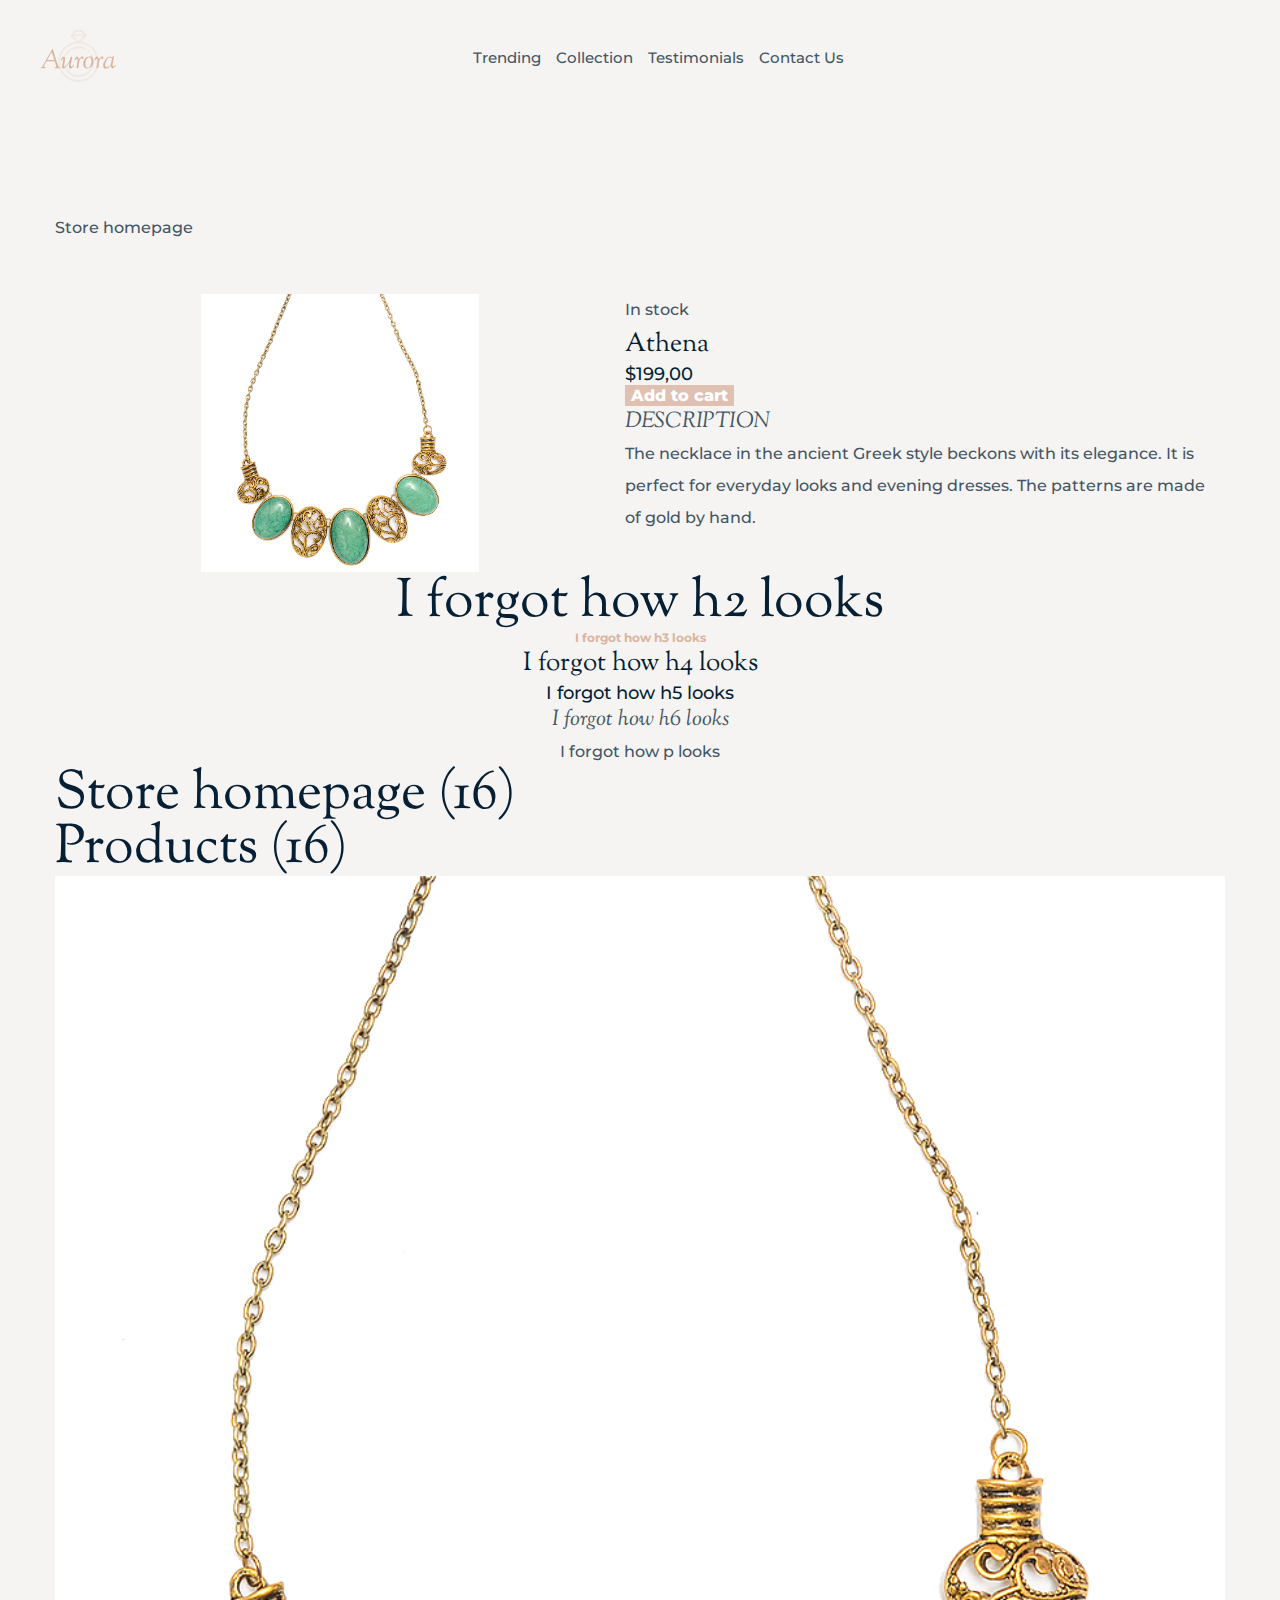
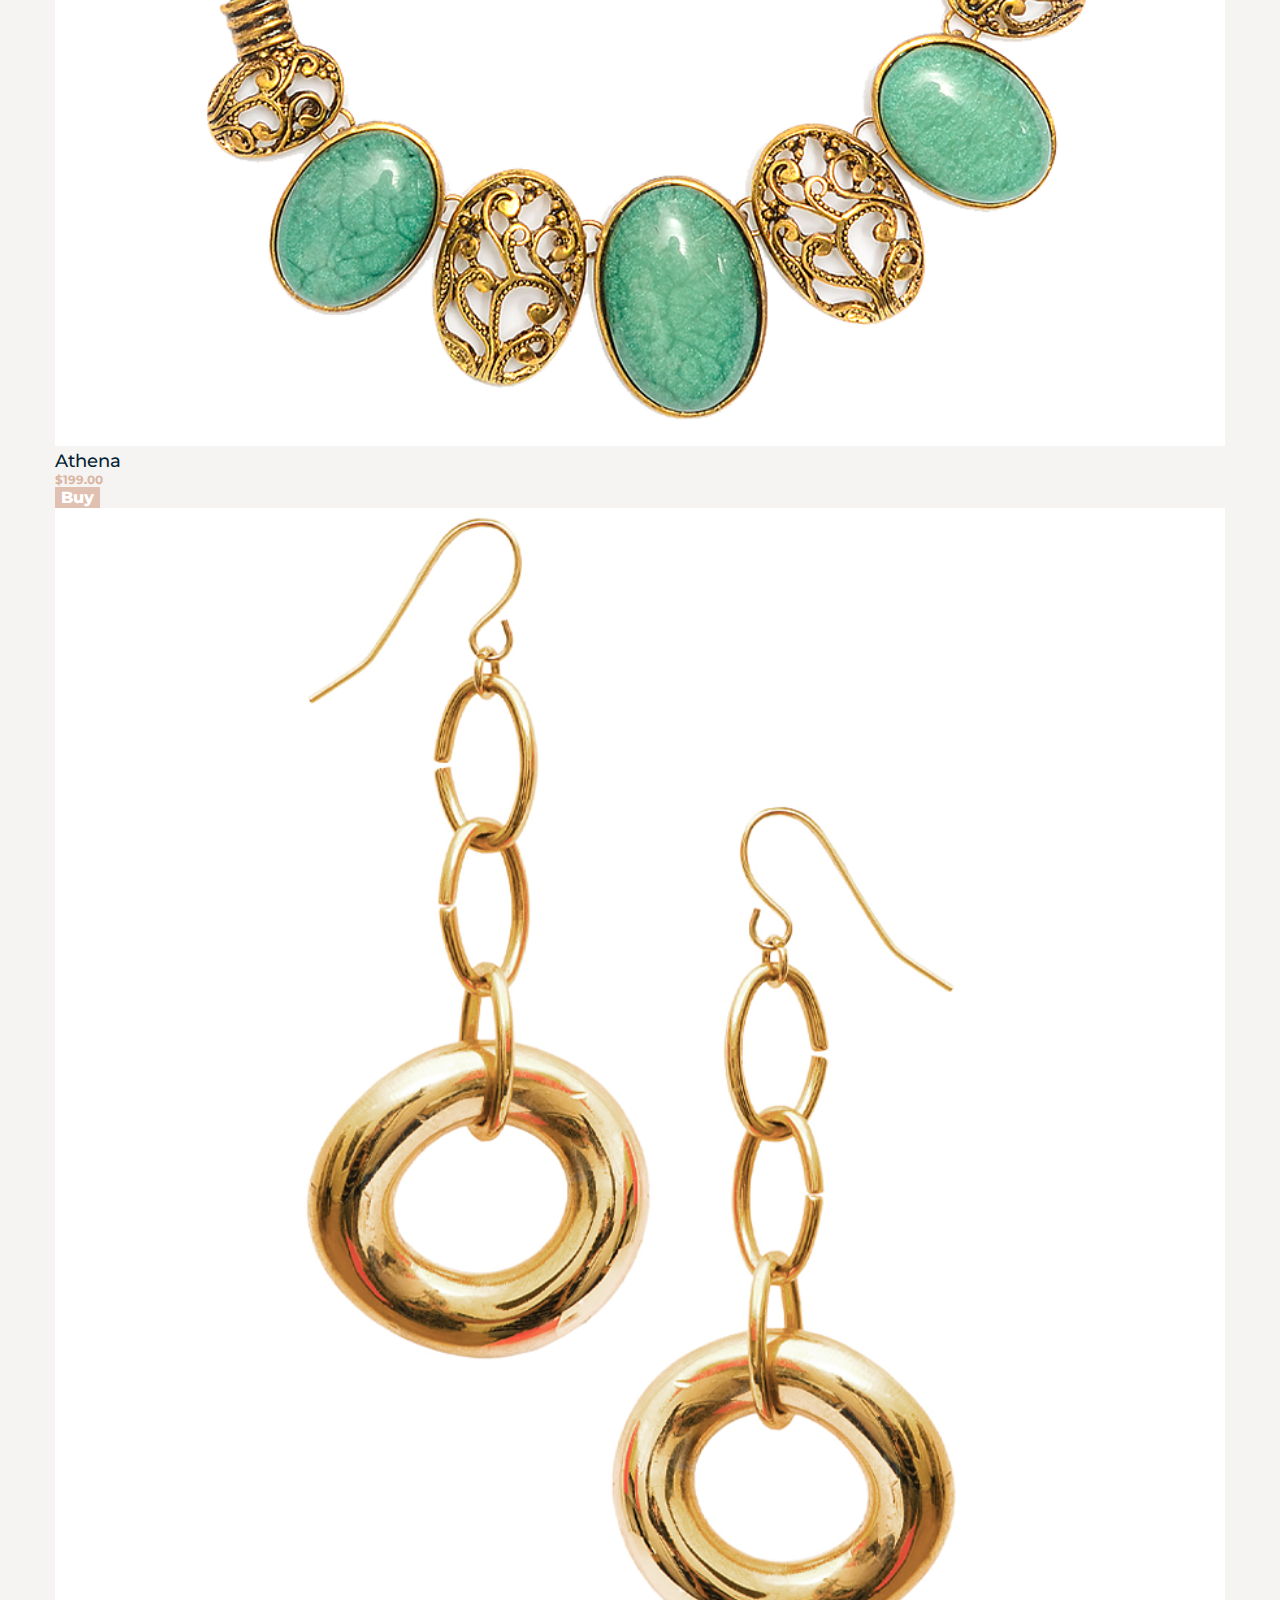
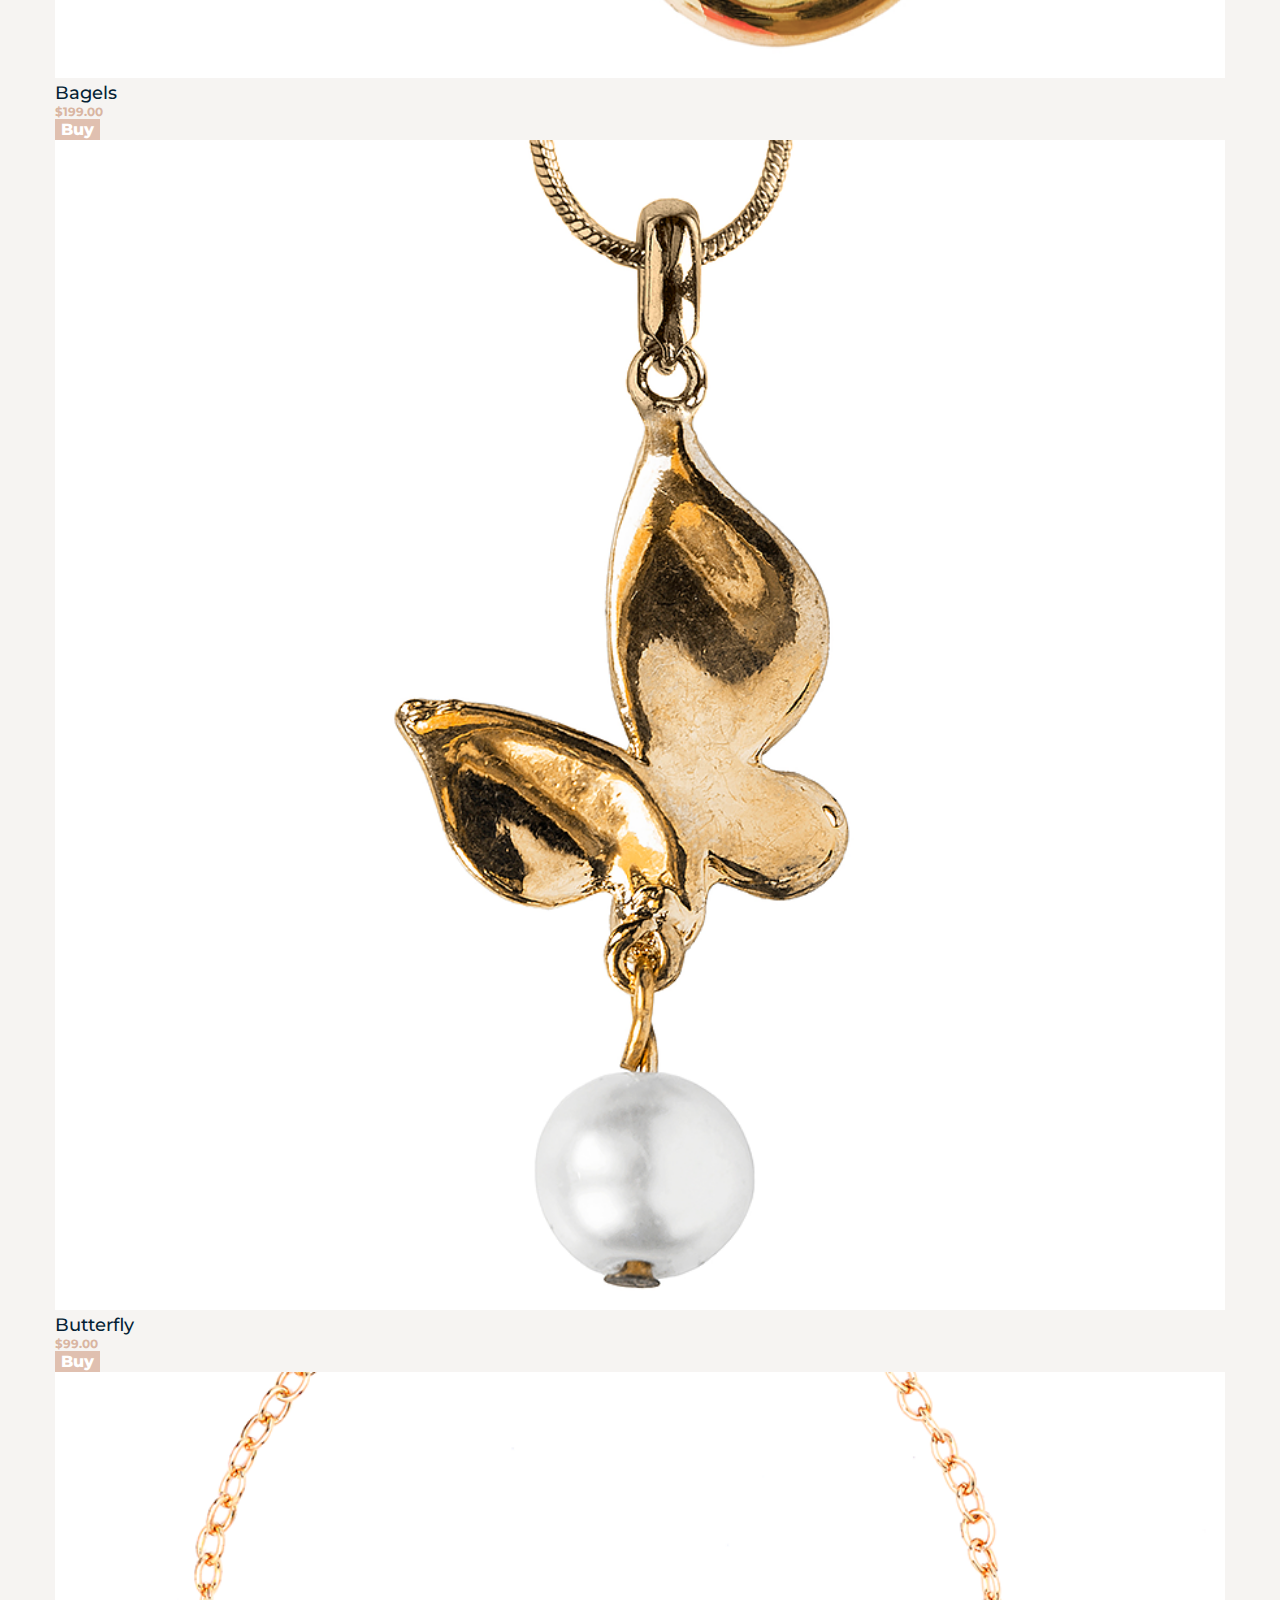
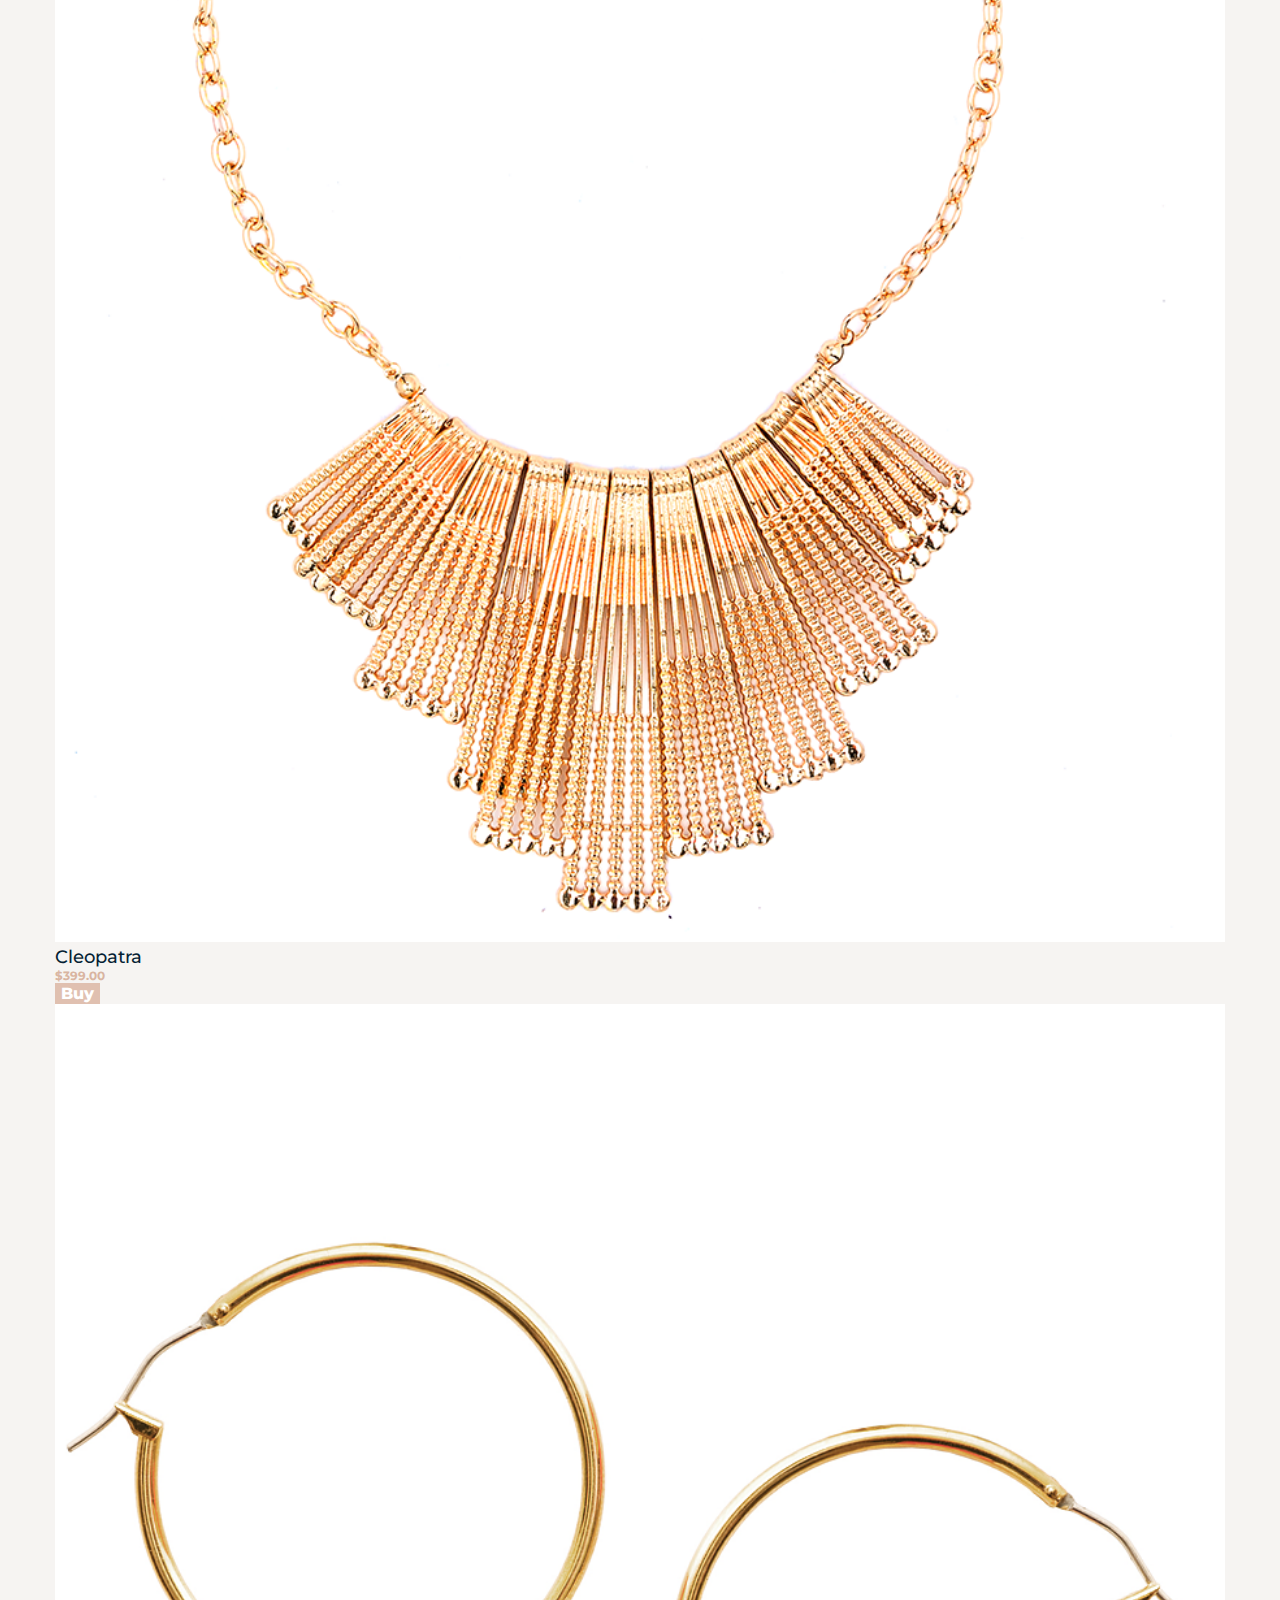
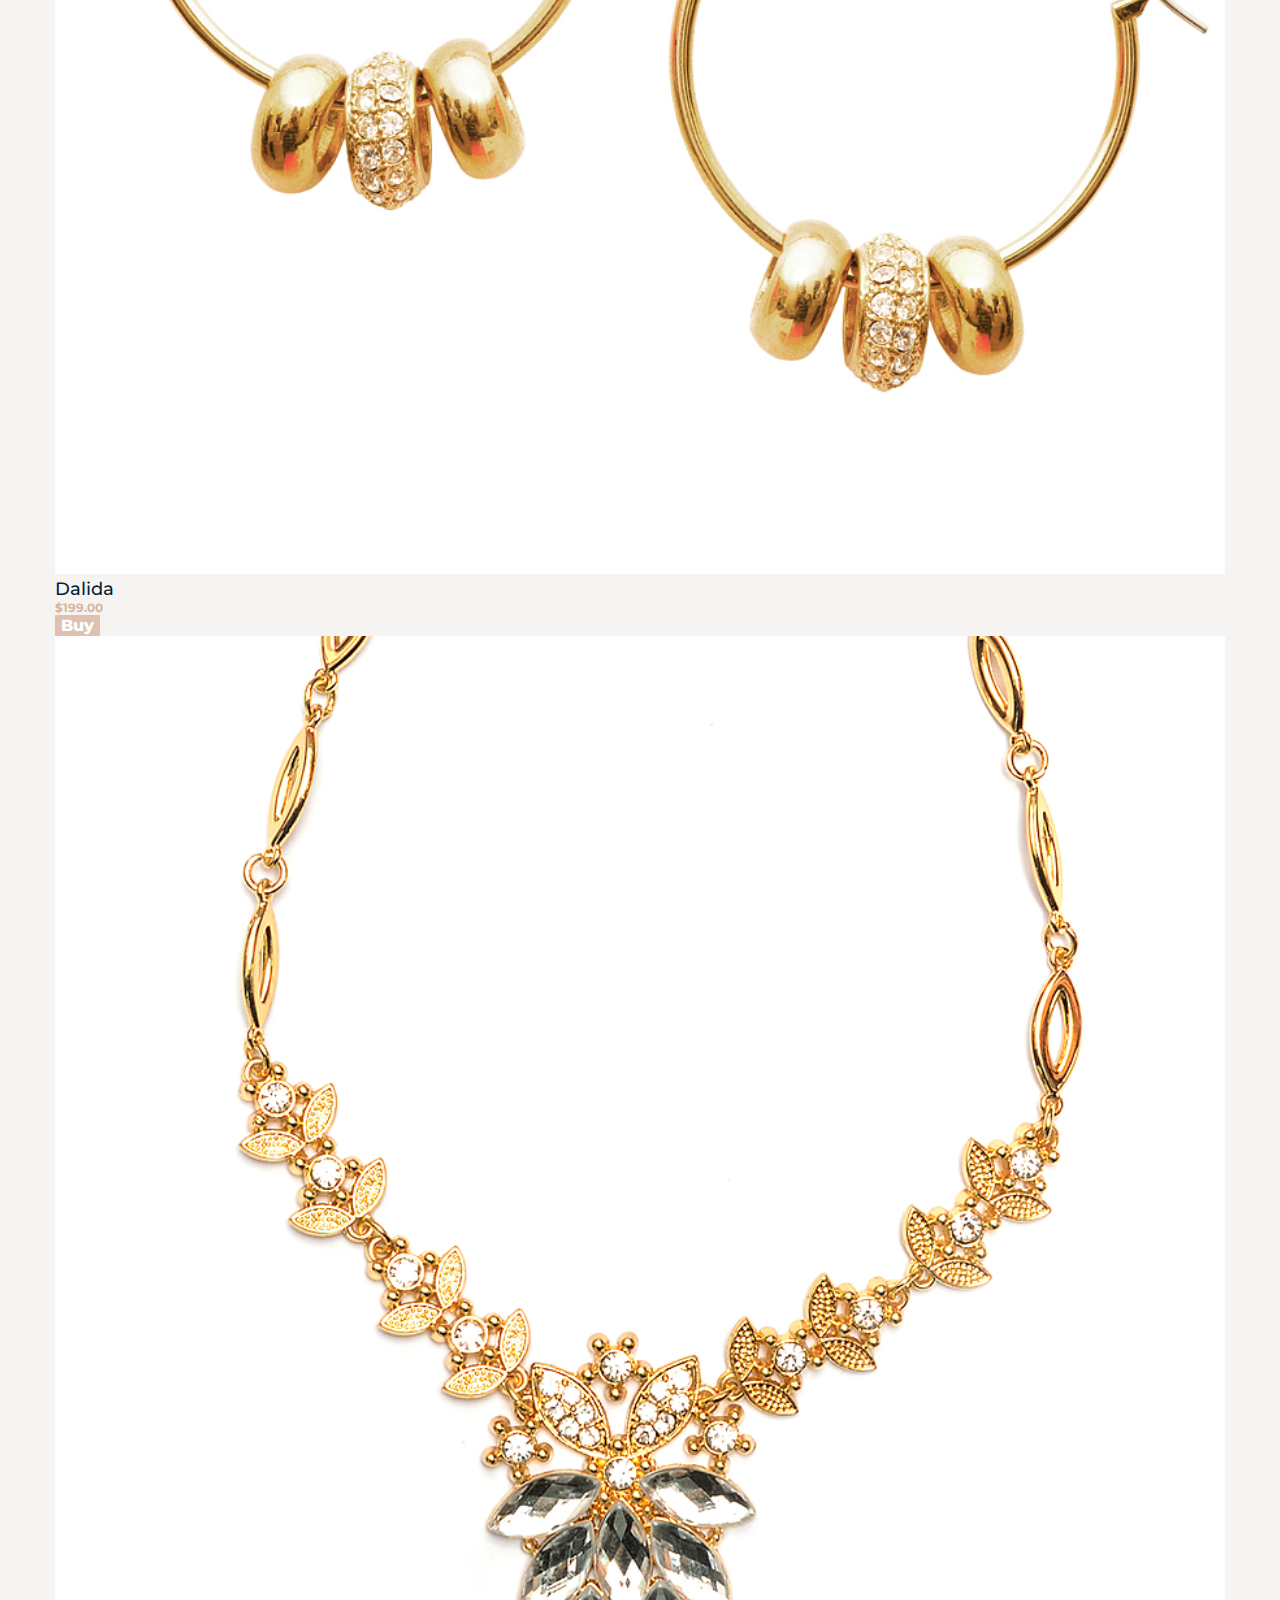
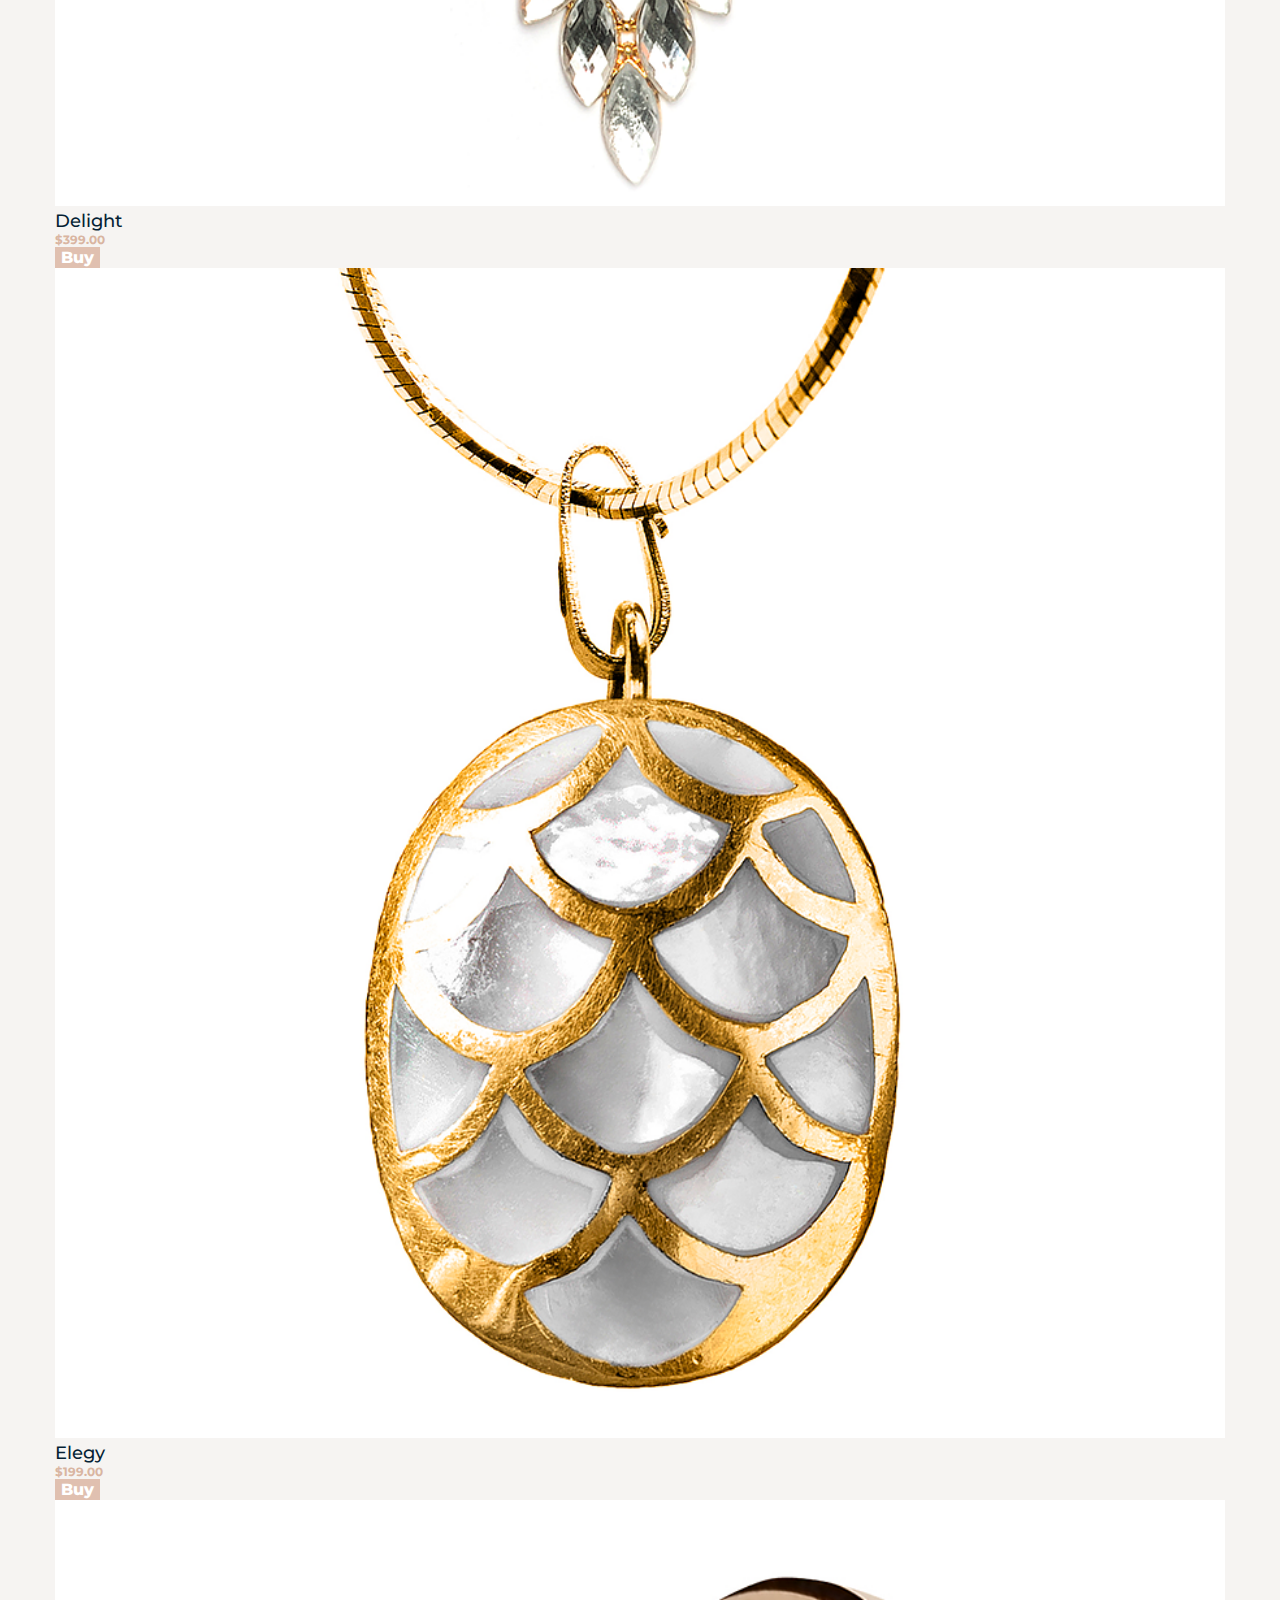
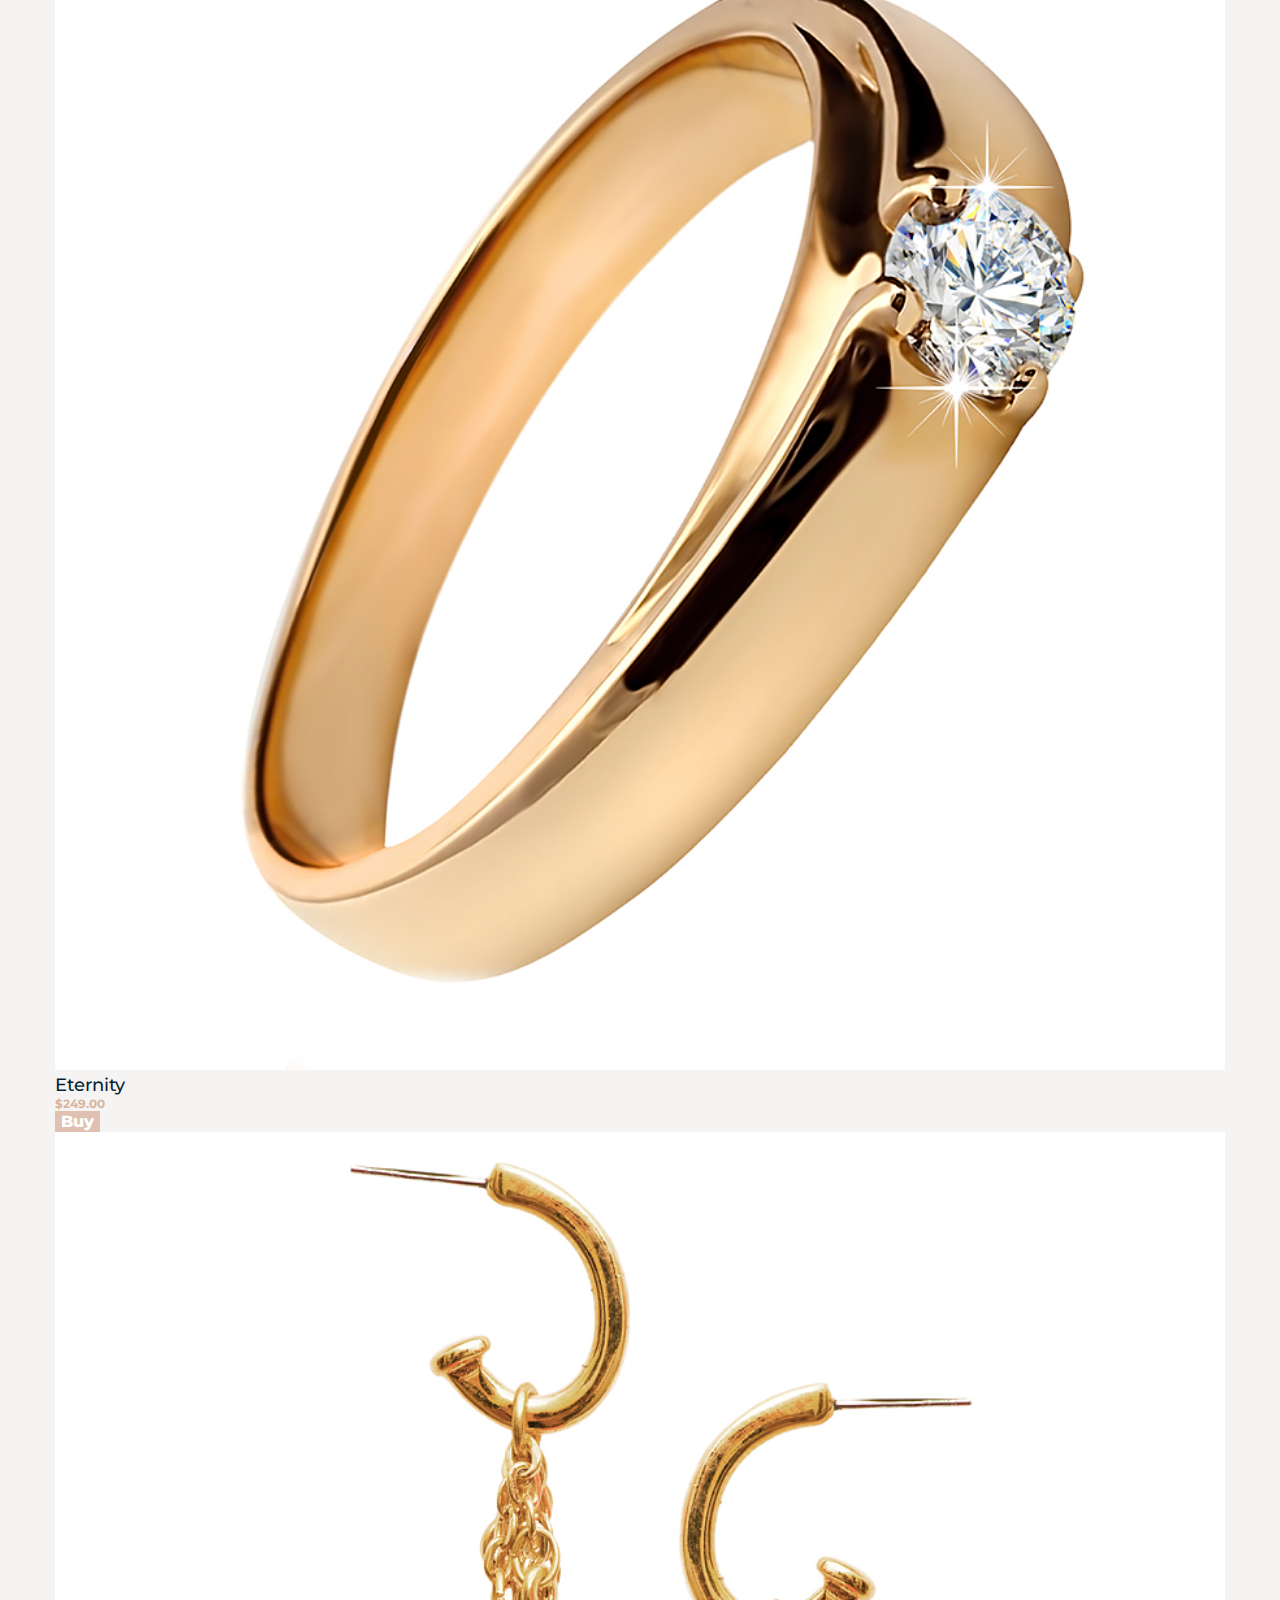
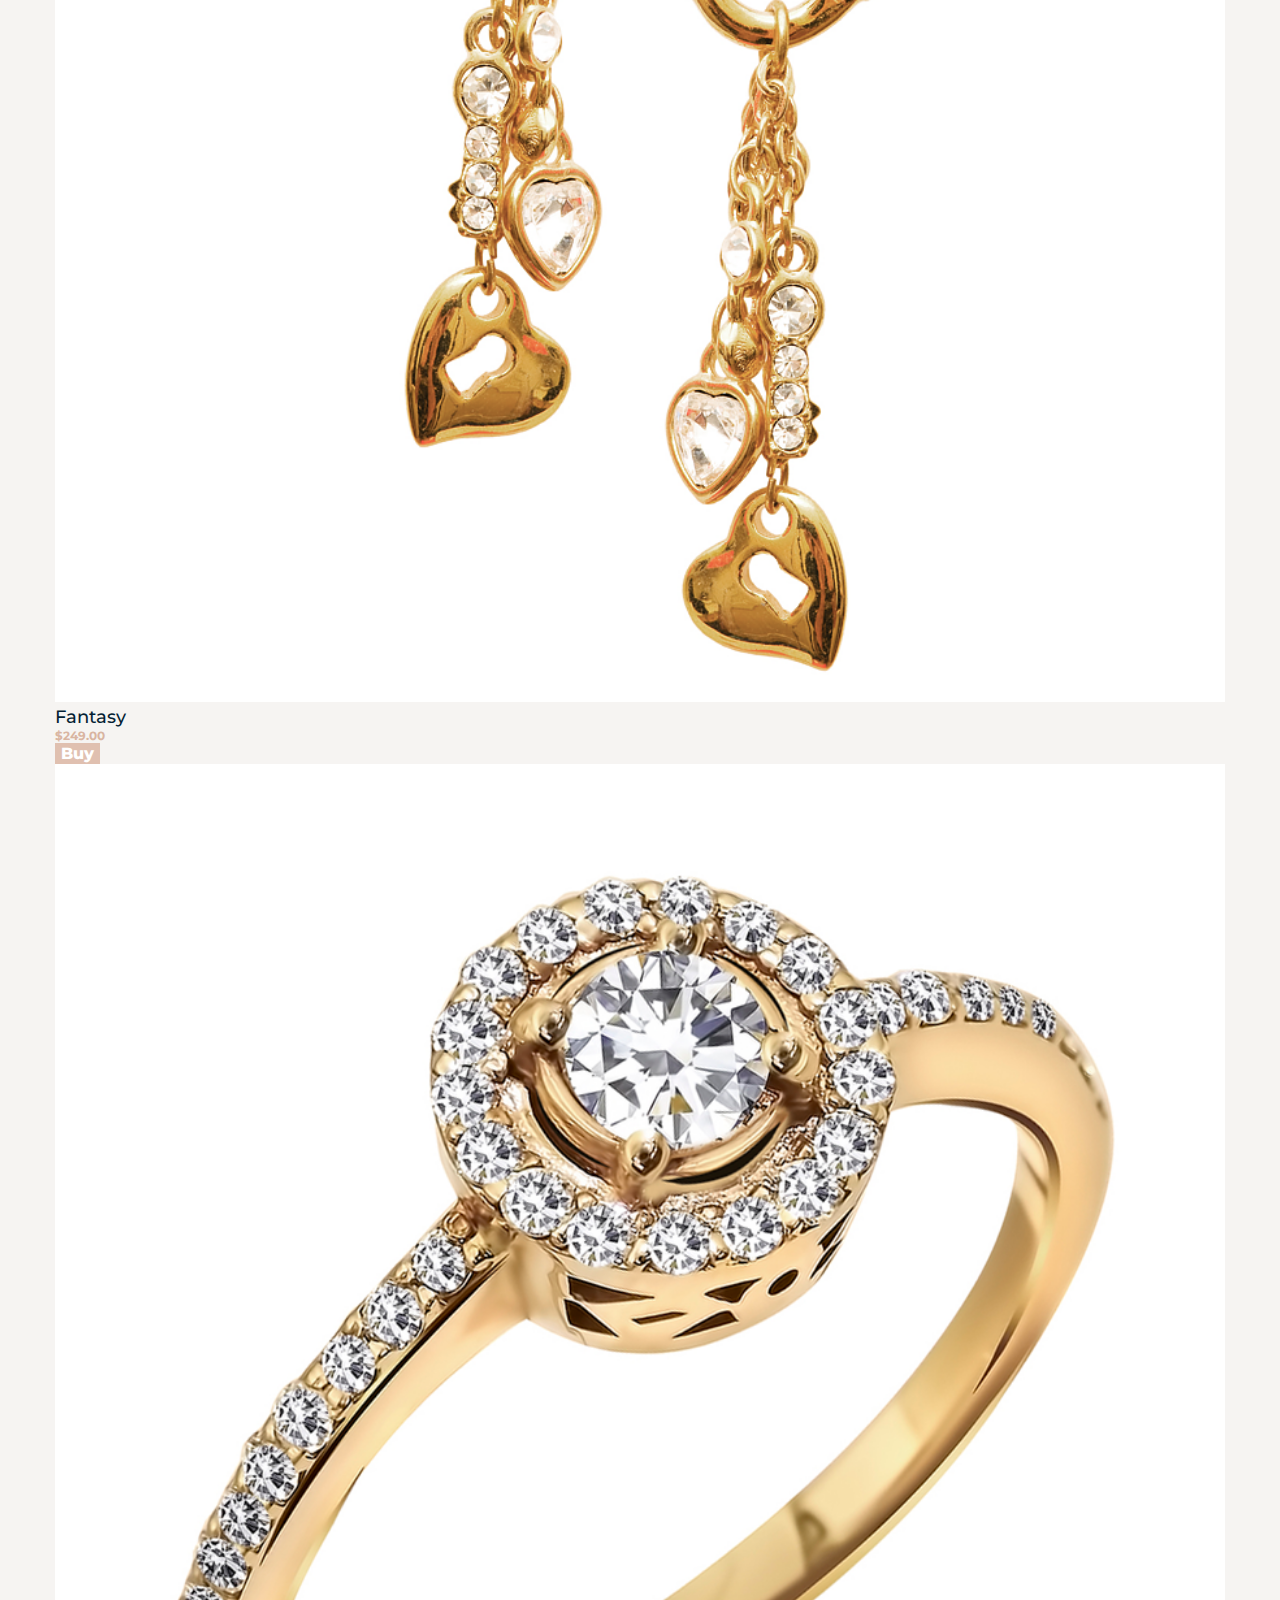
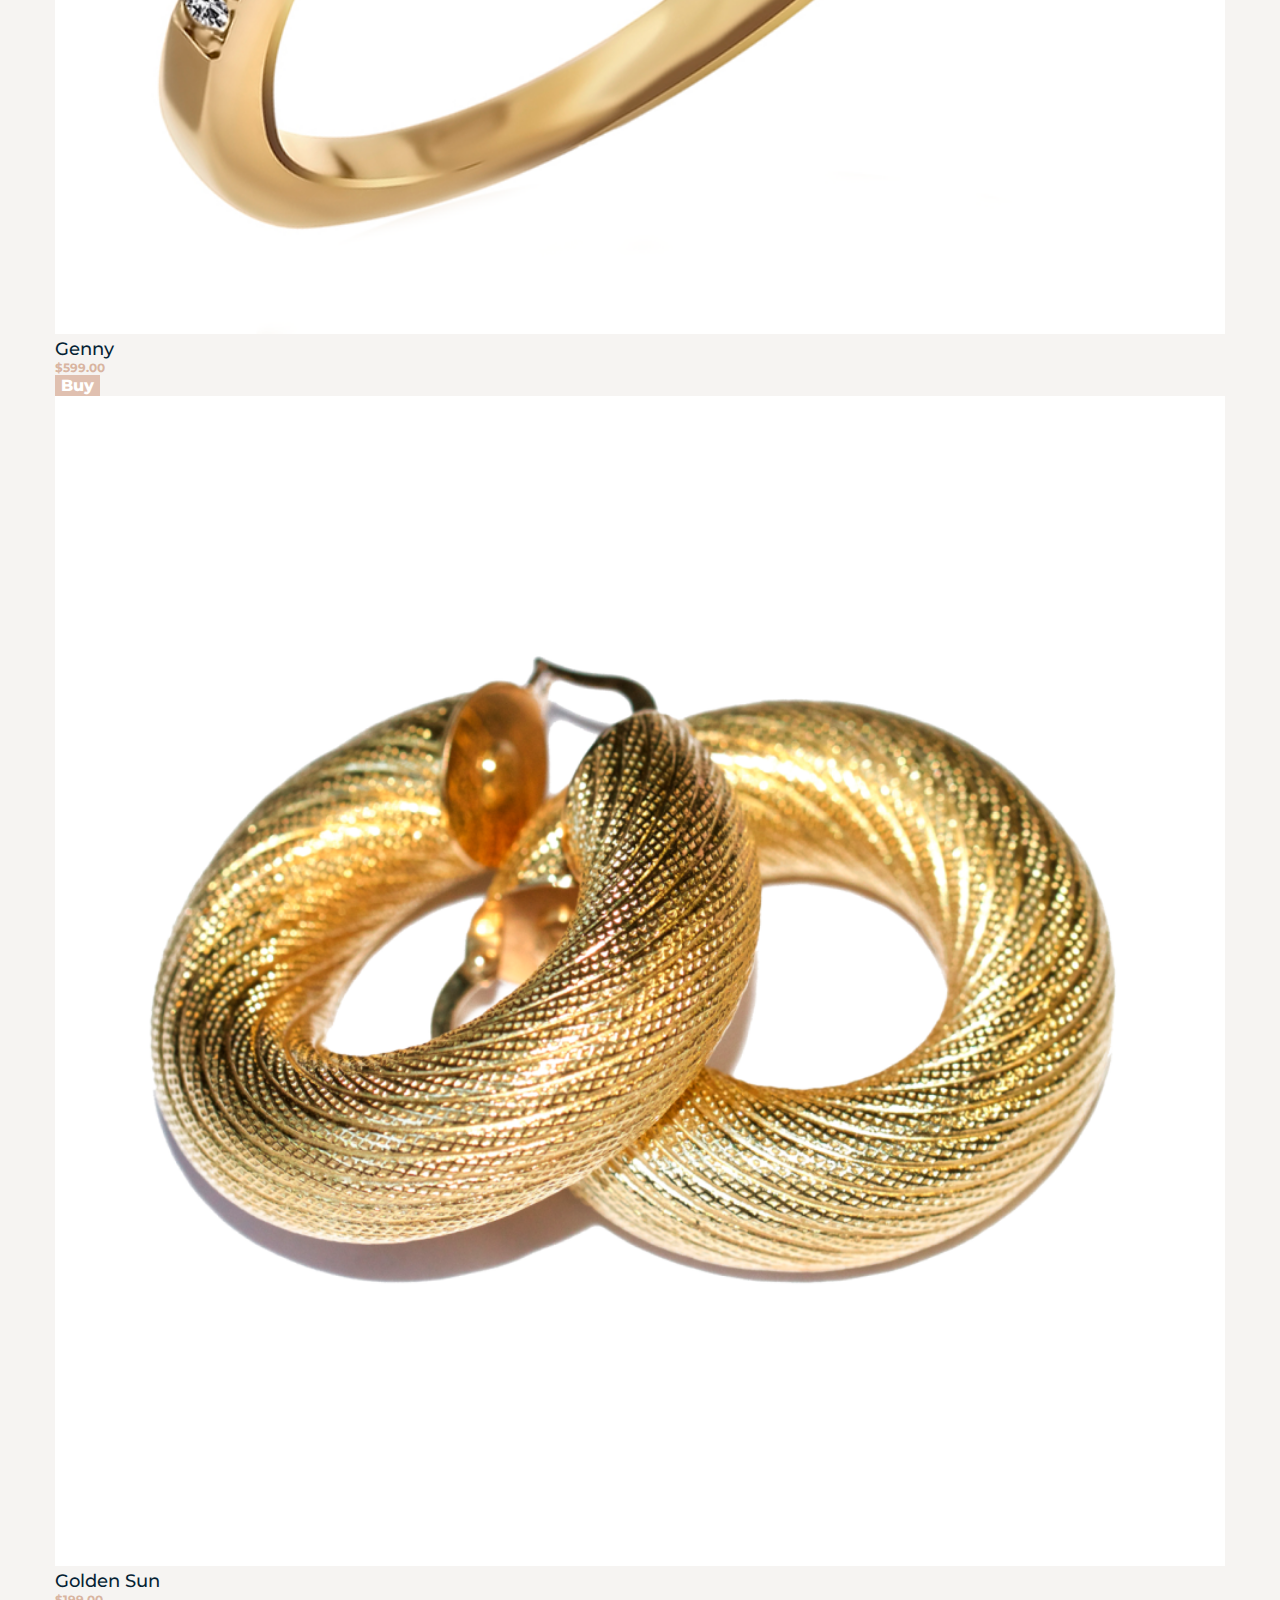
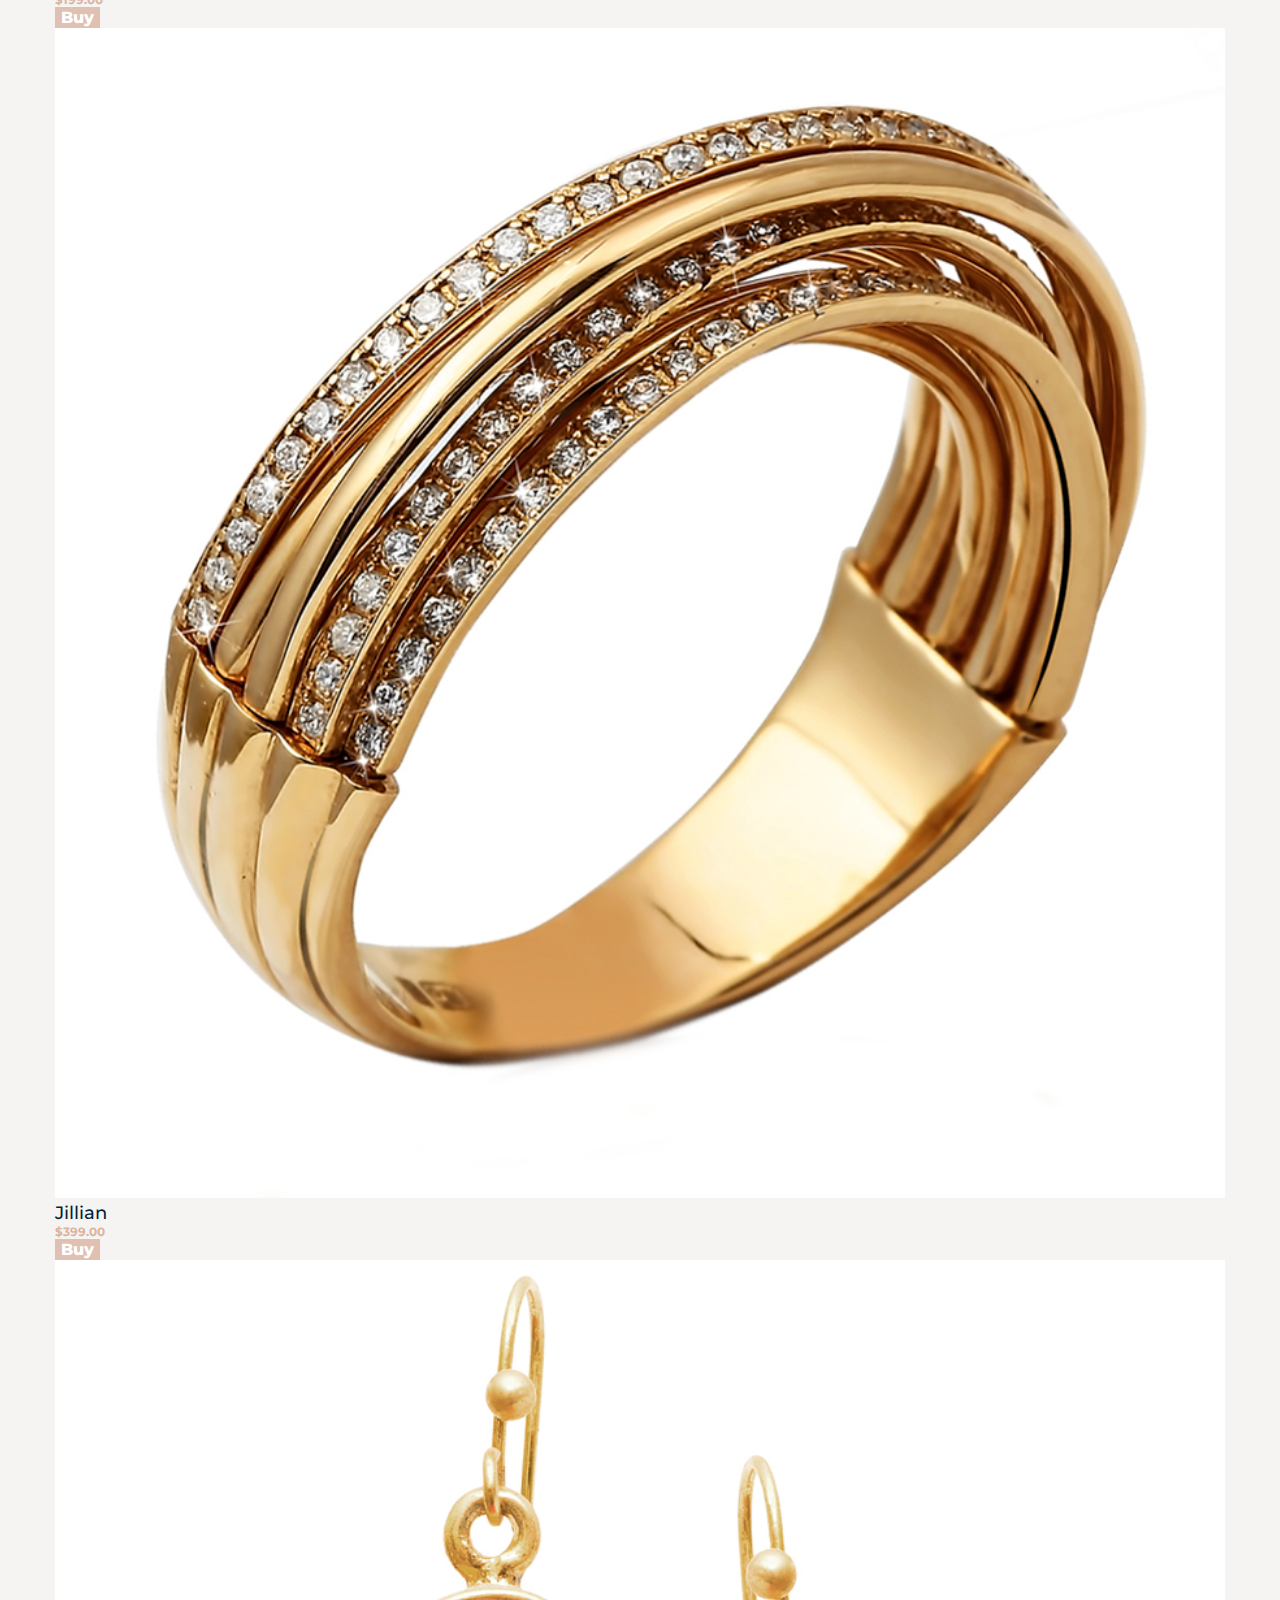
==== product-info.html @ 40484481 "Add files via upload" ====
<!DOCTYPE html>
<html lang="en">
<head>
    <meta charset="UTF-8">
    <meta http-equiv="X-UA-Compatible" content="IE=edge">
    <meta name="viewport" content="width=device-width, initial-scale=1.0">
    <link rel="stylesheet" href="styles/style.css" />
    <link rel="stylesheet" href="styles/product-info.css" />
</head>
<body>
    <main id="main" class="centered-horizontally">
        <div class="main-width">
            <a href="store.html"><p>Store homepage</p></a>
            <div class="item">
                <div class="left"><img src="images/shop-items/athena.png" class="responsive" /></div>
                <div class="right">
                    <p>In stock</p>
                    <h4>Athena</h4>
                    <h5>$199,00</h5>
                    <button>Add to cart</button>
                    <h6>DESCRIPTION</h6>
                    <p>The necklace in the ancient Greek style beckons with its elegance. It is perfect for everyday looks and evening dresses. The patterns are made of gold by hand.</p>
                </div>
            </div>
        </div>
        <h2>I forgot how h2 looks</h2>
        <h3>I forgot how h3 looks</h3>
        <h4>I forgot how h4 looks</h4>
        <h5>I forgot how h5 looks</h5>
        <h6>I forgot how h6 looks</h6>
        <p>I forgot how p looks</p>
    </main>
    <script src="script/header-footer.js"></script>
    <script src="script/store-page.js"></script>
</body>
</html>
---- styles/style.css ----
@import url('https://fonts.googleapis.com/css2?family=Montserrat:wght@100;200;300;400;500;600;700;800;900&family=Sorts+Mill+Goudy:ital@0;1&display=swap');

html {
    scroll-behavior: smooth;
}

:root {
    --dark-blue: #051F34;
    --dark-grey: #445665;
    --lighter-gray: #65737F;
    --light-gray: #C6C9CC;
    --faint-gray: #E2DEDB;
    --peach: #D9B5A1;
    --gray-peach: #CDC5C1;
    --lighter-peach: #E0C0B0;
    --midtone-peach: #EADBD3;
    --light-peach: #EFE8E3;
    --off-white: #F6F4F2;
}

body {
    min-height: 100%
}

h2 {
    font-family: 'Sorts Mill Goudy', serif;
    color: var(--dark-blue);
    font-weight: 200;
    line-height: 1em;
    font-size: 54px;
    margin: 0;
    padding: 0;
}

h3 {
    font-family: 'Montserrat';
    color: var(--peach);
    font-weight: 700;
    font-size: 12px;
    margin: 0;
    padding: 0;
}

h4 {
    font-family: 'Sorts Mill Goudy', serif;
    color: var(--dark-blue);
    font-weight: 300;
    font-size: 26px;
    margin: 0;
    padding: 0;
}

h5 {
    font-family: 'Montserrat', sans-serif;
    color: var(--dark-blue);
    font-weight: 500;
    font-size: 18px;
    margin: 0;
    padding: 0;
}

h6 {
    font-style: italic;
    font-family: 'Sorts Mill Goudy', serif;
    color: var(--dark-grey);
    font-weight: 100;
    font-size: 22px;
    margin: 0;
    padding: 0;
}

p {
    font-family: 'Montserrat', sans-serif;
    color: var(--dark-grey);
    font-weight: 500;
    line-height: 2em;
    font-size: 16px;
    margin: 0;
    padding: 0;
}

a {
    text-decoration: none;
}

svg {
    fill: var(--dark-blue);
    transition: 0.3s;
}

svg:hover {
    fill: var(--peach);
}

button {
    font-family: 'Montserrat', sans-serif;
    color: white;
    font-weight: 800;
    font-size: 16px;
    background-color: var(--lighter-peach);
    border: 0px;
    transition: 0.3s;
}

    button:hover {
        background-color: var(--peach);
    }

body {
    margin: 0px;
    padding: 0px;
    background-color: var(--off-white);
}

.centered {
    text-align: center;
}

.centered-horizontally {
    display: flex;
    flex-direction: column;
    align-items: center;
}

.space-between {
    display: flex;
    flex-direction: row;
    justify-content: space-between;
}

.responsive {
    width: 100%;
    height: auto;
}

.peach {
    color: var(--peach);
}

.hero-title {
    font-size: 90px;
}

.small{
    font-size: 11px;
}

@media (max-width: 767px) {
    .hero-title {
        font-size: 54px;
    }
}
---- styles/product-info.css ----
:root {
    --yellow: #FFD082;
}

a:hover{
    color: var(--yellow);
}

main{
    padding: 212px 40px 100px 40px;
}

.main-width {
    width: 1170px;
}

.item {
    margin-top: 50px;
    display: flex;
}

.left {
    box-sizing: border-box;
    width: 48.72%;
    padding-left: 12.5%;
    padding-right: 12.5%;
}

.right {
    width: 51.28%;
}
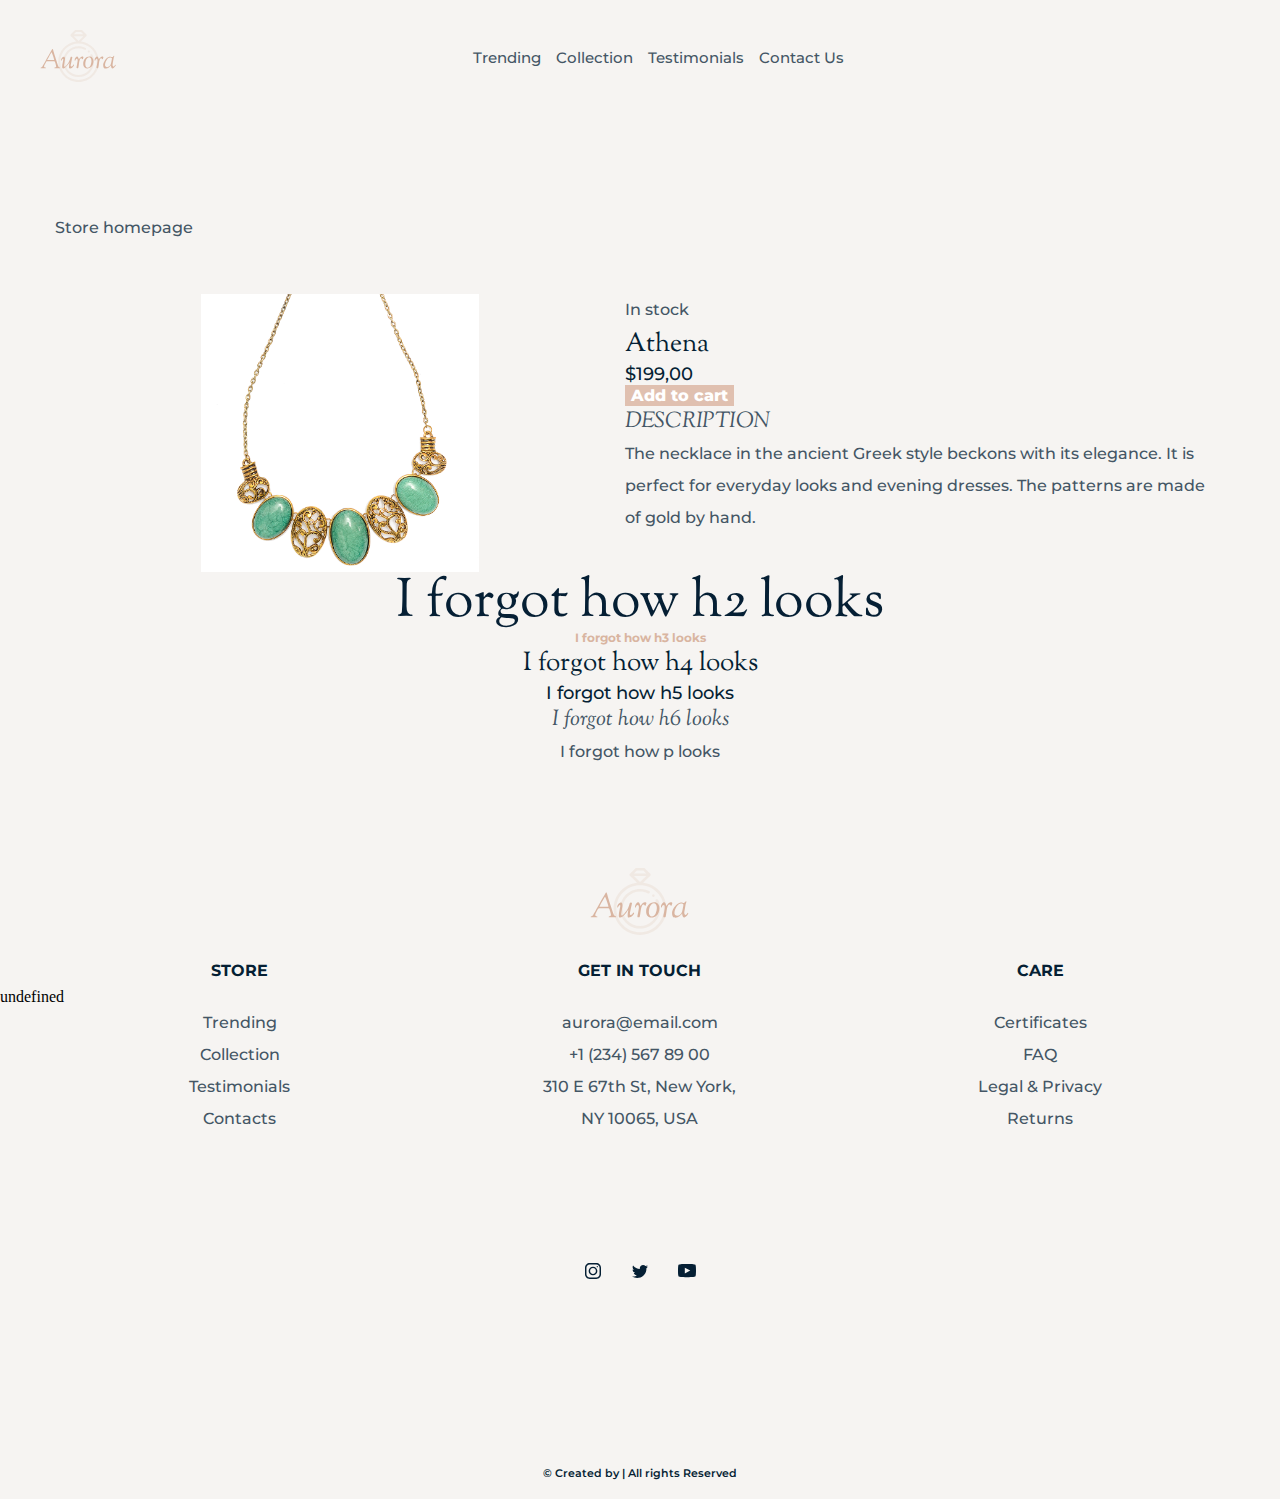
==== commit f756fe40: "Add files via upload" ====
--- a/product-info.html
+++ b/product-info.html
@@ -31,6 +31,6 @@
         <p>I forgot how p looks</p>
     </main>
     <script src="script/header-footer.js"></script>
-    <script src="script/store-page.js"></script>
+    <script src="script/product-info.js"></script>
 </body>
 </html>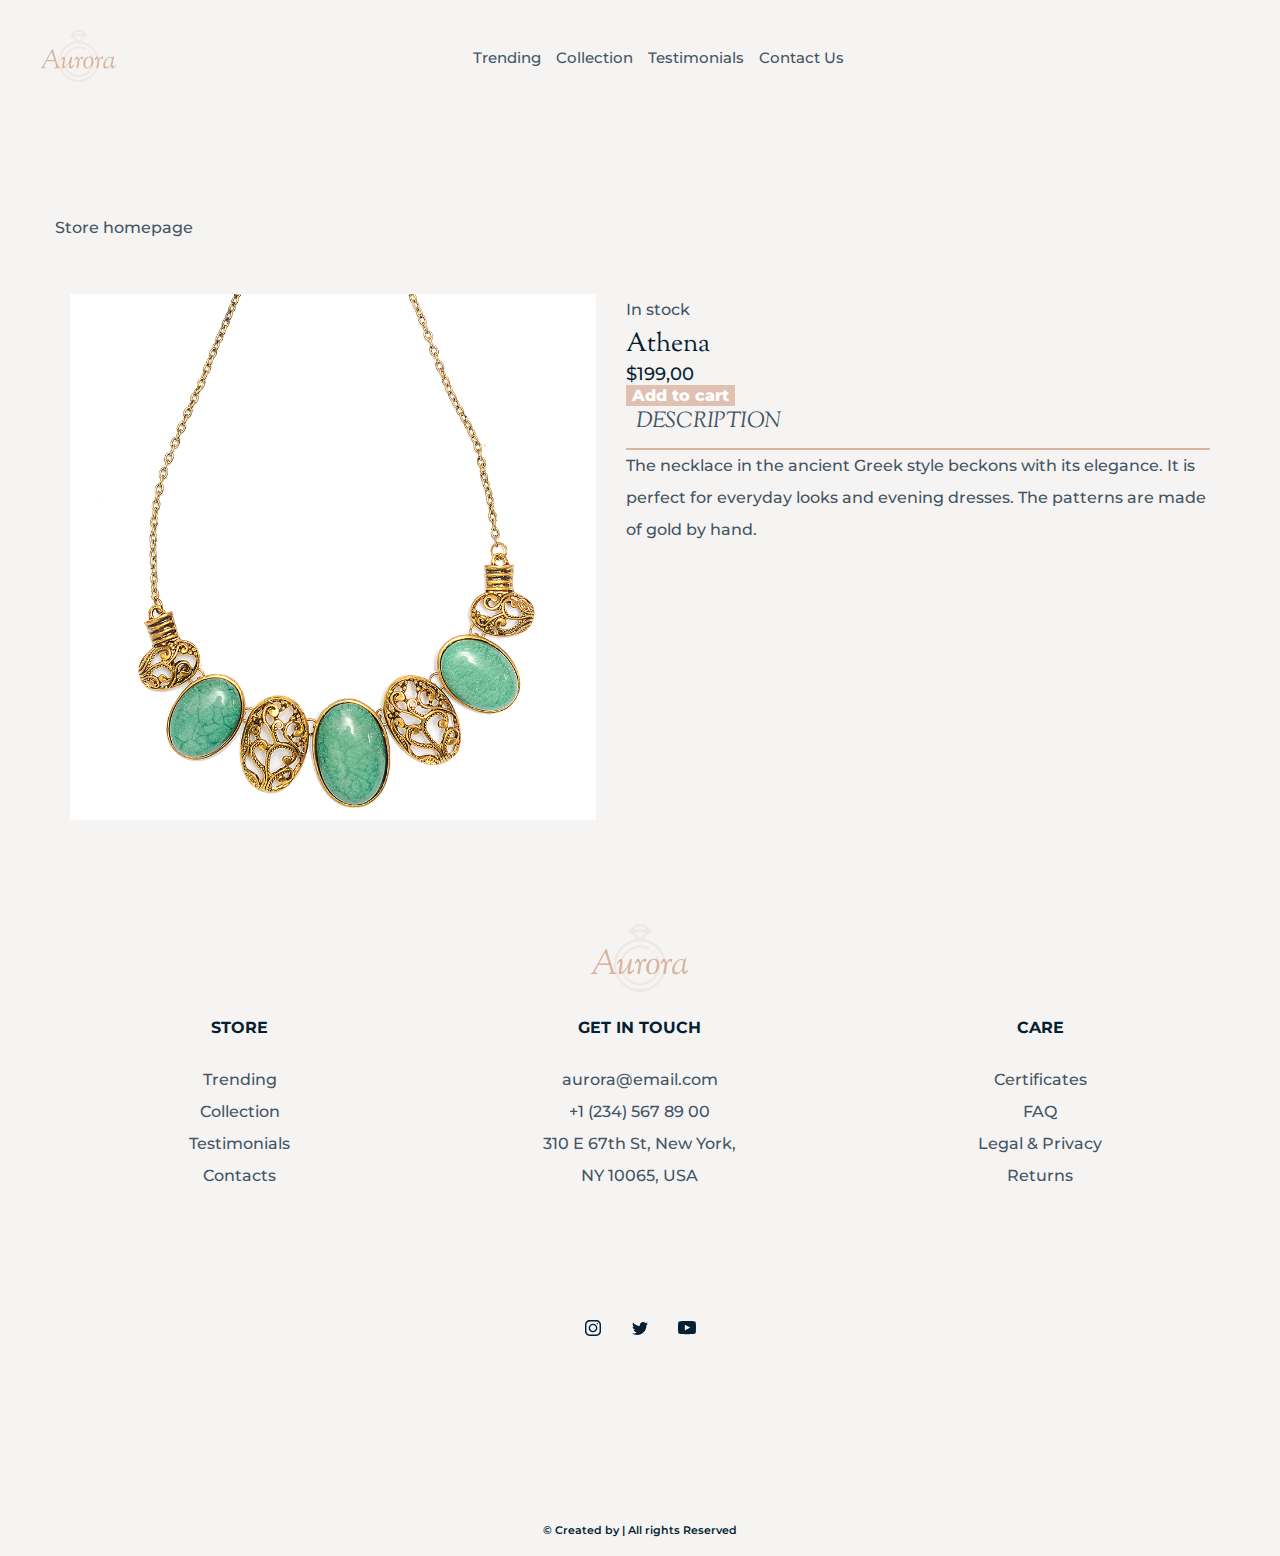
==== commit 573b600d: "Add files via upload" ====
--- a/product-info.html
+++ b/product-info.html
@@ -23,14 +23,7 @@
                 </div>
             </div>
         </div>
-        <h2>I forgot how h2 looks</h2>
-        <h3>I forgot how h3 looks</h3>
-        <h4>I forgot how h4 looks</h4>
-        <h5>I forgot how h5 looks</h5>
-        <h6>I forgot how h6 looks</h6>
-        <p>I forgot how p looks</p>
     </main>
     <script src="script/header-footer.js"></script>
-    <script src="script/product-info.js"></script>
 </body>
 </html>--- a/styles/product-info.css
+++ b/styles/product-info.css
@@ -4,6 +4,12 @@
 
 a:hover{
     color: var(--yellow);
+}
+
+h6 {
+    padding: 0 10px 10px 10px;
+    border-bottom: 2px solid var(--peach);
+    border-radius: 1px;
 }
 
 main{
@@ -22,10 +28,12 @@
 .left {
     box-sizing: border-box;
     width: 48.72%;
-    padding-left: 12.5%;
-    padding-right: 12.5%;
+    padding-left: 15px;
+    padding-right: 15px;
 }
 
 .right {
     width: 51.28%;
+    padding-left: 15px;
+    padding-right: 15px;
 }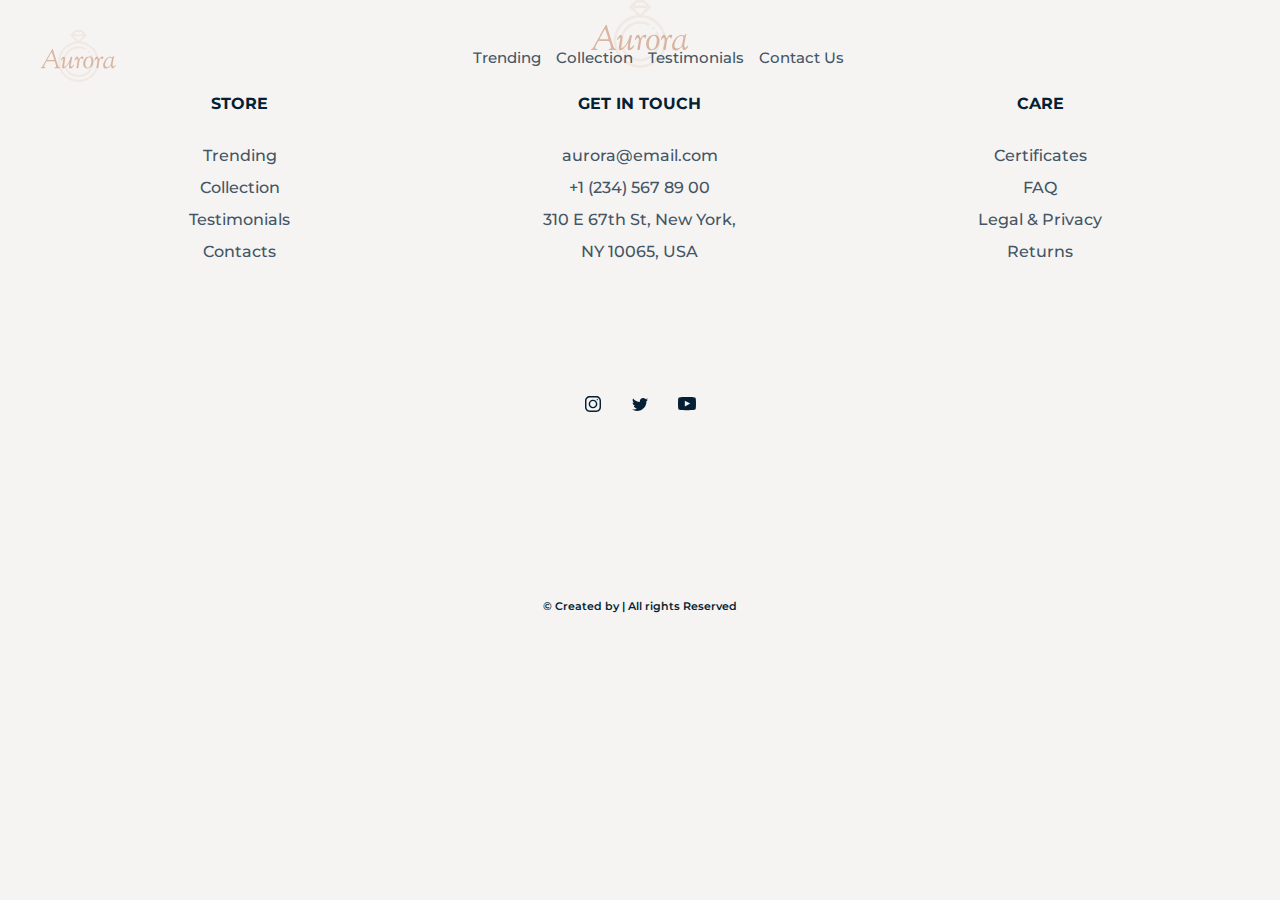
==== commit 38902c11: "Add files via upload" ====
--- a/product-info.html
+++ b/product-info.html
@@ -8,22 +8,7 @@
     <link rel="stylesheet" href="styles/product-info.css" />
 </head>
 <body>
-    <main id="main" class="centered-horizontally">
-        <div class="main-width">
-            <a href="store.html"><p>Store homepage</p></a>
-            <div class="item">
-                <div class="left"><img src="images/shop-items/athena.png" class="responsive" /></div>
-                <div class="right">
-                    <p>In stock</p>
-                    <h4>Athena</h4>
-                    <h5>$199,00</h5>
-                    <button>Add to cart</button>
-                    <h6>DESCRIPTION</h6>
-                    <p>The necklace in the ancient Greek style beckons with its elegance. It is perfect for everyday looks and evening dresses. The patterns are made of gold by hand.</p>
-                </div>
-            </div>
-        </div>
-    </main>
+    <script src="script/product-info.js"></script>
     <script src="script/header-footer.js"></script>
 </body>
-</html>+</html>
--- a/styles/style.css
+++ b/styles/style.css
@@ -30,6 +30,7 @@
     font-size: 54px;
     margin: 0;
     padding: 0;
+    text-align: start;
 }
 
 h3 {
@@ -39,6 +40,7 @@
     font-size: 12px;
     margin: 0;
     padding: 0;
+    text-align: start;
 }
 
 h4 {
@@ -48,6 +50,7 @@
     font-size: 26px;
     margin: 0;
     padding: 0;
+    text-align: start;
 }
 
 h5 {
@@ -57,6 +60,7 @@
     font-size: 18px;
     margin: 0;
     padding: 0;
+    text-align: start;
 }
 
 h6 {
@@ -67,6 +71,7 @@
     font-size: 22px;
     margin: 0;
     padding: 0;
+    text-align: start;
 }
 
 p {
@@ -77,6 +82,7 @@
     font-size: 16px;
     margin: 0;
     padding: 0;
+    text-align: start;
 }
 
 a {
--- a/styles/product-info.css
+++ b/styles/product-info.css
@@ -1,15 +1,6 @@
 :root {
     --yellow: #FFD082;
-}
-
-a:hover{
-    color: var(--yellow);
-}
-
-h6 {
-    padding: 0 10px 10px 10px;
-    border-bottom: 2px solid var(--peach);
-    border-radius: 1px;
+    --green: #61A854;
 }
 
 main{
@@ -18,6 +9,10 @@
 
 .main-width {
     width: 1170px;
+}
+
+p.homepage:hover{
+    color: var(--yellow);
 }
 
 .item {
@@ -32,8 +27,63 @@
     padding-right: 15px;
 }
 
+img.product-info {
+    width: 75%;
+    height: inherit;
+}
+
 .right {
     width: 51.28%;
     padding-left: 15px;
     padding-right: 15px;
+}
+
+p.stocked {
+    color: var(--green);
+}
+
+h3.product-info {
+    margin-top: 8px;
+    font-size: 12px;
+    font-weight: 500;
+    color: var(--dark-blue);
+}
+
+h5.product-info {
+    margin-top: 25px;
+    margin-bottom: 48px;
+}
+
+button.product-info {
+    width: 100%;
+    height: 40px;
+    font-weight: 400;
+}
+
+div.product-info {
+    display: inline-block;
+    padding: 0 10px 10px 10px;
+    border-bottom: 2px solid var(--peach);
+    border-radius: 1px;
+    margin-top: 24px;
+    margin-bottom: 16px;
+}
+
+h6.product-info {
+    margin: 0;
+    padding: 0;
+    font-size: 12px;
+    font-weight: 600;
+}
+
+p.product-info {
+    font-weight: 500;
+    line-height: 1.5em;
+    color: var(--dark-blue);
+}
+
+@media (max-width: 1250px) {
+    .main-width {
+        width: 100%;
+    }
 }